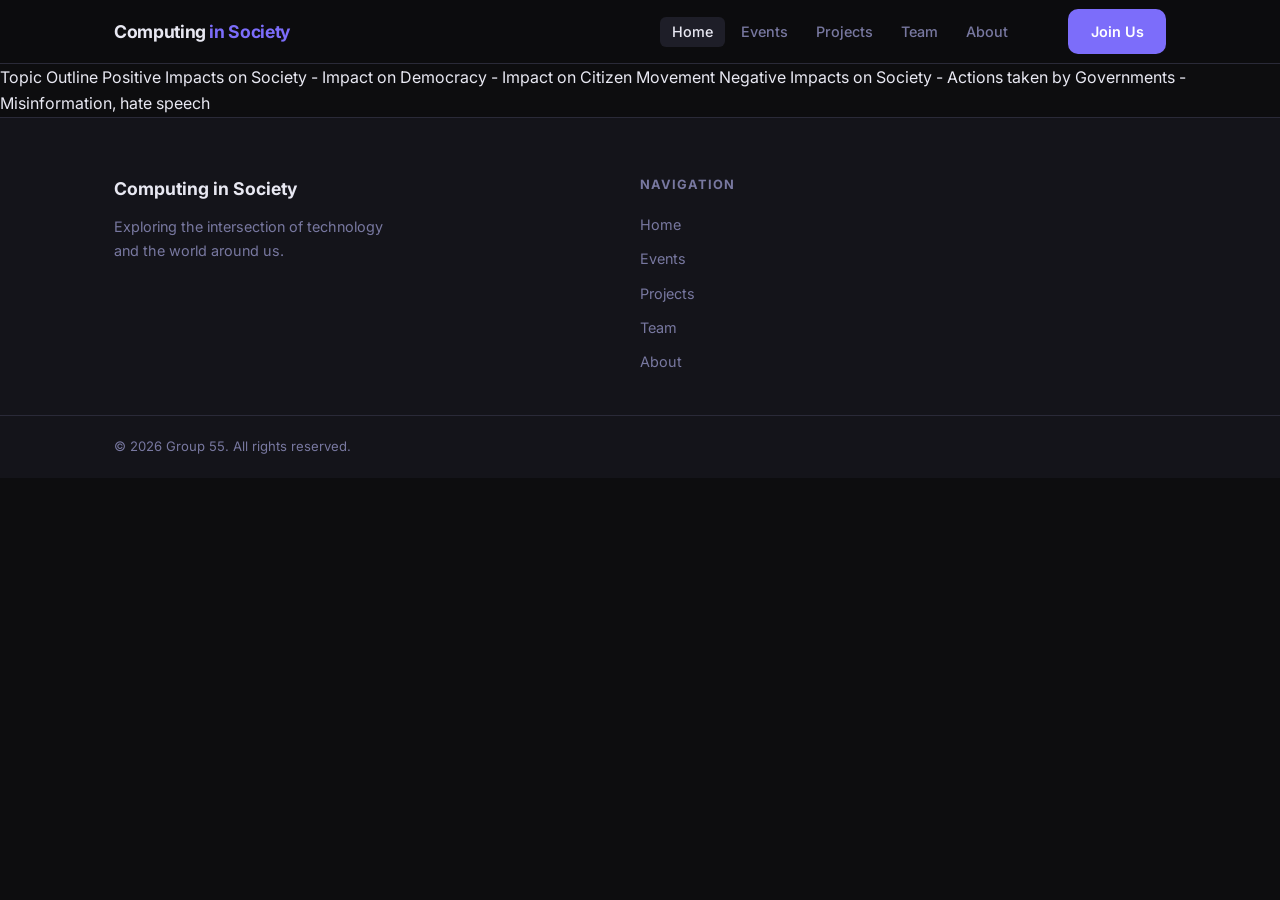
==== index.html @ 5694360d "Start" ====
<!DOCTYPE html>
<html lang="en">

<head>
    <meta charset="UTF-8" />
    <meta name="viewport" content="width=device-width, initial-scale=1.0" />
    <link rel="preconnect" href="https://fonts.googleapis.com" />
    <link rel="preconnect" href="https://fonts.gstatic.com" crossorigin />
    <link href="https://fonts.googleapis.com/css2?family=Inter:wght@400;500;600;700&display=swap" rel="stylesheet" />
    <link rel="stylesheet" href="assets/global.css" />
</head>

<body>

    <div id="navbar"></div>

    Topic Outline

    Positive Impacts on Society
    - Impact on Democracy
    - Impact on Citizen Movement

    Negative Impacts on Society
    - Actions taken by Governments
    - Misinformation, hate speech

    <div id="footer"></div>

    <script src="func/navbar.js"></script>
    <script src="func/footer.js"></script>
</body>

</html>
---- assets/global.css ----
:root {
  --bg:          #0d0d0f;
  --surface:     #14141a;
  --surface-2:   #1e1e28;
  --border:      #2a2a38;
  --accent:      #7c6dfa;
  --accent-dim:  #5a4dd4;
  --text:        #e8e8f2;
  --muted:       #7878a0;
  --font:        'Inter', system-ui, -apple-system, sans-serif;
  --radius:      10px;
  --nav-height:  64px;
}

*, *::before, *::after { box-sizing: border-box; margin: 0; padding: 0; }

html { scroll-behavior: smooth; }

body {
  background: var(--bg);
  color: var(--text);
  font-family: var(--font);
  line-height: 1.65;
  min-height: 100vh;
  display: flex;
  flex-direction: column;
}

main { flex: 1; }

a { color: var(--accent); text-decoration: none; transition: color 0.15s; }
a:hover { color: #fff; }

img { max-width: 100%; display: block; }

.container {
  max-width: 1100px;
  margin: 0 auto;
  padding: 0 1.5rem;
}

/* ─── Buttons ─────────────────────────────────────────── */

.btn {
  display: inline-block;
  padding: 0.65rem 1.4rem;
  border-radius: var(--radius);
  font-size: 0.9rem;
  font-weight: 600;
  cursor: pointer;
  transition: opacity 0.15s, transform 0.15s, background 0.15s;
  border: none;
  white-space: nowrap;
}
.btn:hover { opacity: 0.88; transform: translateY(-1px); }
.btn-primary  { background: var(--accent); color: #fff; }
.btn-outline  { background: transparent; color: var(--accent); border: 1.5px solid var(--accent); }
.btn-outline:hover { background: var(--accent); color: #fff; opacity: 1; }

/* ─── Typography ──────────────────────────────────────── */

h1 { font-size: clamp(2rem, 5vw, 3.5rem); line-height: 1.15; letter-spacing: -0.02em; }
h2 { font-size: clamp(1.5rem, 3vw, 2.2rem); line-height: 1.25; letter-spacing: -0.015em; }
h3 { font-size: 1.1rem; font-weight: 600; }

section { padding: 5rem 0; }

.accent { color: var(--accent); }

/* ─── Navbar ──────────────────────────────────────────── */

.nav {
  position: sticky;
  top: 0;
  z-index: 100;
  height: var(--nav-height);
  background: rgba(13, 13, 15, 0.85);
  backdrop-filter: blur(12px);
  border-bottom: 1px solid var(--border);
}

.nav__inner {
  display: flex;
  align-items: center;
  gap: 2rem;
  height: 100%;
}

.nav__logo {
  font-size: 1.1rem;
  font-weight: 700;
  color: var(--text);
  letter-spacing: -0.02em;
  flex-shrink: 0;
}
.nav__logo span { color: var(--accent); }
.nav__logo:hover { color: var(--text); }

.nav__links {
  display: flex;
  list-style: none;
  gap: 0.25rem;
  margin-left: auto;
}

.nav__links a {
  color: var(--muted);
  font-size: 0.9rem;
  font-weight: 500;
  padding: 0.4rem 0.75rem;
  border-radius: 6px;
  transition: color 0.15s, background 0.15s;
}
.nav__links a:hover,
.nav__links a.active { color: var(--text); background: var(--surface-2); }

.nav__cta { margin-left: 1rem; }

.nav__toggle {
  display: none;
  background: none;
  border: none;
  color: var(--text);
  font-size: 1.4rem;
  cursor: pointer;
  margin-left: auto;
  padding: 0.25rem;
}

@media (max-width: 700px) {
  .nav__toggle { display: block; }
  .nav__cta { display: none; }
  .nav__links {
    display: none;
    position: absolute;
    top: var(--nav-height);
    left: 0; right: 0;
    background: var(--surface);
    border-bottom: 1px solid var(--border);
    flex-direction: column;
    padding: 1rem 1.5rem;
    gap: 0.25rem;
    margin-left: 0;
  }
  .nav__links.open { display: flex; }
  .nav__links li { width: 100%; }
  .nav__links a { display: block; padding: 0.6rem 0.75rem; }
}

/* ─── Hero ────────────────────────────────────────────── */

.hero {
  padding: 7rem 0 6rem;
  position: relative;
  overflow: hidden;
}

.hero__inner {
  display: grid;
  grid-template-columns: 1fr 1fr;
  gap: 4rem;
  align-items: center;
}

.hero__tag {
  display: inline-block;
  background: rgba(124, 109, 250, 0.12);
  color: var(--accent);
  font-size: 0.8rem;
  font-weight: 600;
  letter-spacing: 0.08em;
  text-transform: uppercase;
  padding: 0.3rem 0.75rem;
  border-radius: 999px;
  margin-bottom: 1.25rem;
  border: 1px solid rgba(124, 109, 250, 0.25);
}

.hero__sub {
  font-size: 1.1rem;
  color: var(--muted);
  margin: 1.25rem 0 2rem;
  max-width: 42ch;
}

.hero__actions { display: flex; gap: 0.75rem; flex-wrap: wrap; }

.hero__visual {
  display: flex;
  align-items: center;
  justify-content: center;
}

.hero__grid {
  width: 340px;
  height: 340px;
  border-radius: 20px;
  background:
    linear-gradient(135deg, rgba(124,109,250,0.15) 0%, transparent 60%),
    repeating-linear-gradient(0deg, var(--border) 0px, var(--border) 1px, transparent 1px, transparent 40px),
    repeating-linear-gradient(90deg, var(--border) 0px, var(--border) 1px, transparent 1px, transparent 40px);
  border: 1px solid var(--border);
  position: relative;
}

.hero__grid::after {
  content: '</>';
  position: absolute;
  inset: 0;
  display: flex;
  align-items: center;
  justify-content: center;
  font-size: 4rem;
  font-weight: 700;
  color: var(--accent);
  opacity: 0.6;
}

@media (max-width: 800px) {
  .hero__inner { grid-template-columns: 1fr; }
  .hero__visual { display: none; }
}

/* ─── Section shared ──────────────────────────────────── */

.section-header {
  display: flex;
  align-items: center;
  justify-content: space-between;
  margin-bottom: 2.5rem;
  flex-wrap: wrap;
  gap: 1rem;
}

.section-sub {
  color: var(--muted);
  font-size: 1.05rem;
  max-width: 55ch;
  margin-bottom: 3rem;
}

/* ─── About / Cards ───────────────────────────────────── */

.about { background: var(--surface); }

.cards {
  display: grid;
  grid-template-columns: repeat(auto-fill, minmax(220px, 1fr));
  gap: 1.25rem;
}

.card {
  background: var(--surface-2);
  border: 1px solid var(--border);
  border-radius: var(--radius);
  padding: 1.75rem 1.5rem;
  transition: border-color 0.2s, transform 0.2s;
}

.card:hover {
  border-color: var(--accent);
  transform: translateY(-3px);
}

.card__icon {
  font-size: 1.75rem;
  margin-bottom: 0.75rem;
}

.card h3 { color: var(--text); margin-bottom: 0.4rem; }
.card p  { font-size: 0.9rem; color: var(--muted); }

/* ─── Events preview ──────────────────────────────────── */

.events-list {
  display: flex;
  flex-direction: column;
  gap: 0.75rem;
}

.event-card {
  display: flex;
  align-items: center;
  gap: 1.5rem;
  background: var(--surface);
  border: 1px solid var(--border);
  border-radius: var(--radius);
  padding: 1.25rem 1.5rem;
  transition: border-color 0.2s;
}

.event-card:hover { border-color: var(--accent); }

.event-card__date {
  font-size: 0.85rem;
  font-weight: 700;
  color: var(--accent);
  white-space: nowrap;
  min-width: 50px;
}

.event-card__body { flex: 1; }
.event-card__body h3 { color: var(--text); margin-bottom: 0.2rem; }
.event-card__body p  { font-size: 0.88rem; color: var(--muted); }

.event-card__tag {
  font-size: 0.75rem;
  font-weight: 600;
  padding: 0.25rem 0.65rem;
  border-radius: 999px;
  background: rgba(124,109,250,0.12);
  color: var(--accent);
  border: 1px solid rgba(124,109,250,0.25);
  white-space: nowrap;
}

@media (max-width: 600px) {
  .event-card { flex-wrap: wrap; }
  .event-card__tag { order: -1; }
}

/* ─── CTA section ─────────────────────────────────────── */

.cta-section { background: var(--surface); text-align: center; }

.cta-section__inner { max-width: 600px; margin: 0 auto; }
.cta-section h2 { margin-bottom: 0.75rem; }
.cta-section p  { color: var(--muted); margin-bottom: 2rem; }

/* ─── Footer ──────────────────────────────────────────── */

.footer {
  background: var(--surface);
  border-top: 1px solid var(--border);
  padding-top: 3.5rem;
}

.footer__inner {
  display: grid;
  grid-template-columns: 2fr 1fr 1fr;
  gap: 3rem;
  padding-bottom: 2.5rem;
}

.footer__logo {
  display: block;
  font-size: 1.1rem;
  font-weight: 700;
  color: var(--text);
  margin-bottom: 0.75rem;
}

.footer__brand p { font-size: 0.9rem; color: var(--muted); max-width: 30ch; }

.footer__nav h4,
.footer__social h4 {
  font-size: 0.8rem;
  font-weight: 700;
  letter-spacing: 0.08em;
  text-transform: uppercase;
  color: var(--muted);
  margin-bottom: 1rem;
}

.footer__nav ul,
.footer__social ul { list-style: none; display: flex; flex-direction: column; gap: 0.5rem; }

.footer__nav a,
.footer__social a { font-size: 0.9rem; color: var(--muted); }
.footer__nav a:hover,
.footer__social a:hover { color: var(--text); }

.footer__bottom {
  border-top: 1px solid var(--border);
  padding: 1.25rem 1.5rem;
}

.footer__bottom p { font-size: 0.82rem; color: var(--muted); }

@media (max-width: 700px) {
  .footer__inner { grid-template-columns: 1fr 1fr; }
  .footer__brand { grid-column: 1 / -1; }
}

@media (max-width: 450px) {
  .footer__inner { grid-template-columns: 1fr; }
}
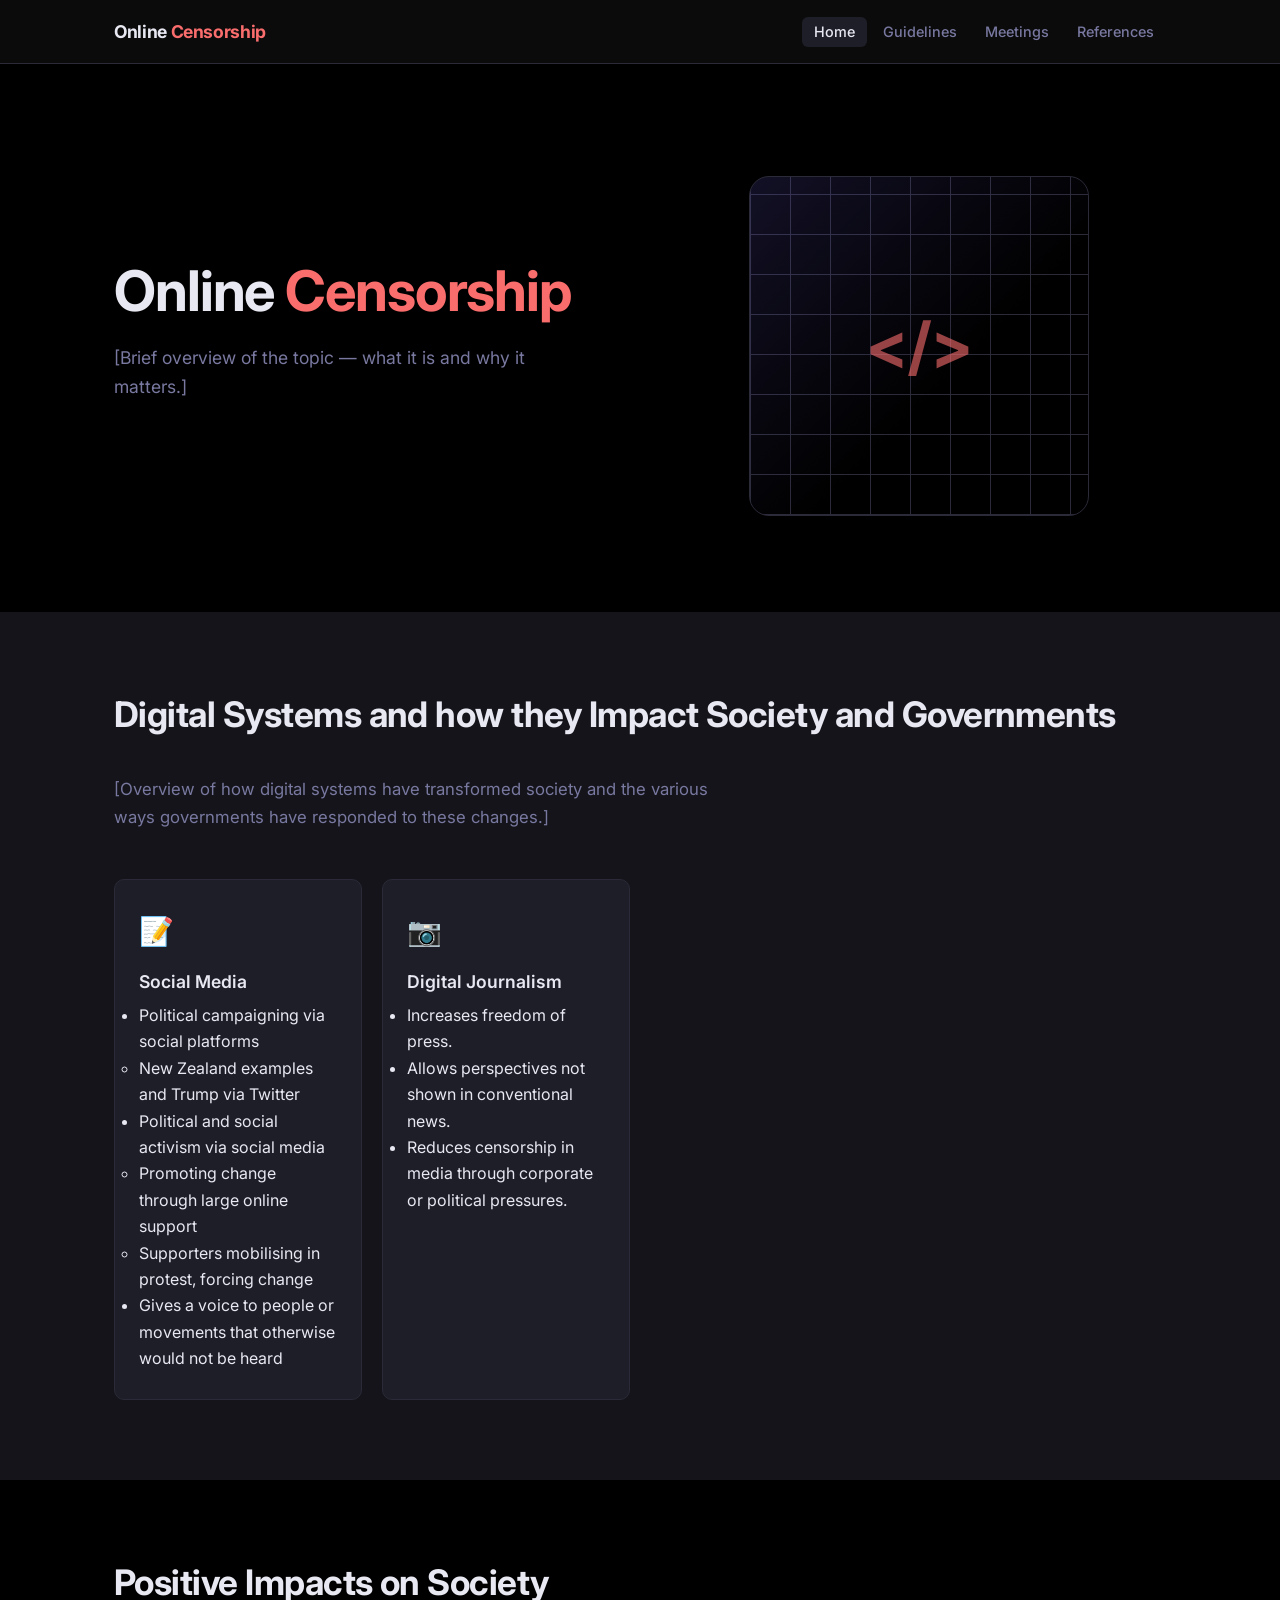
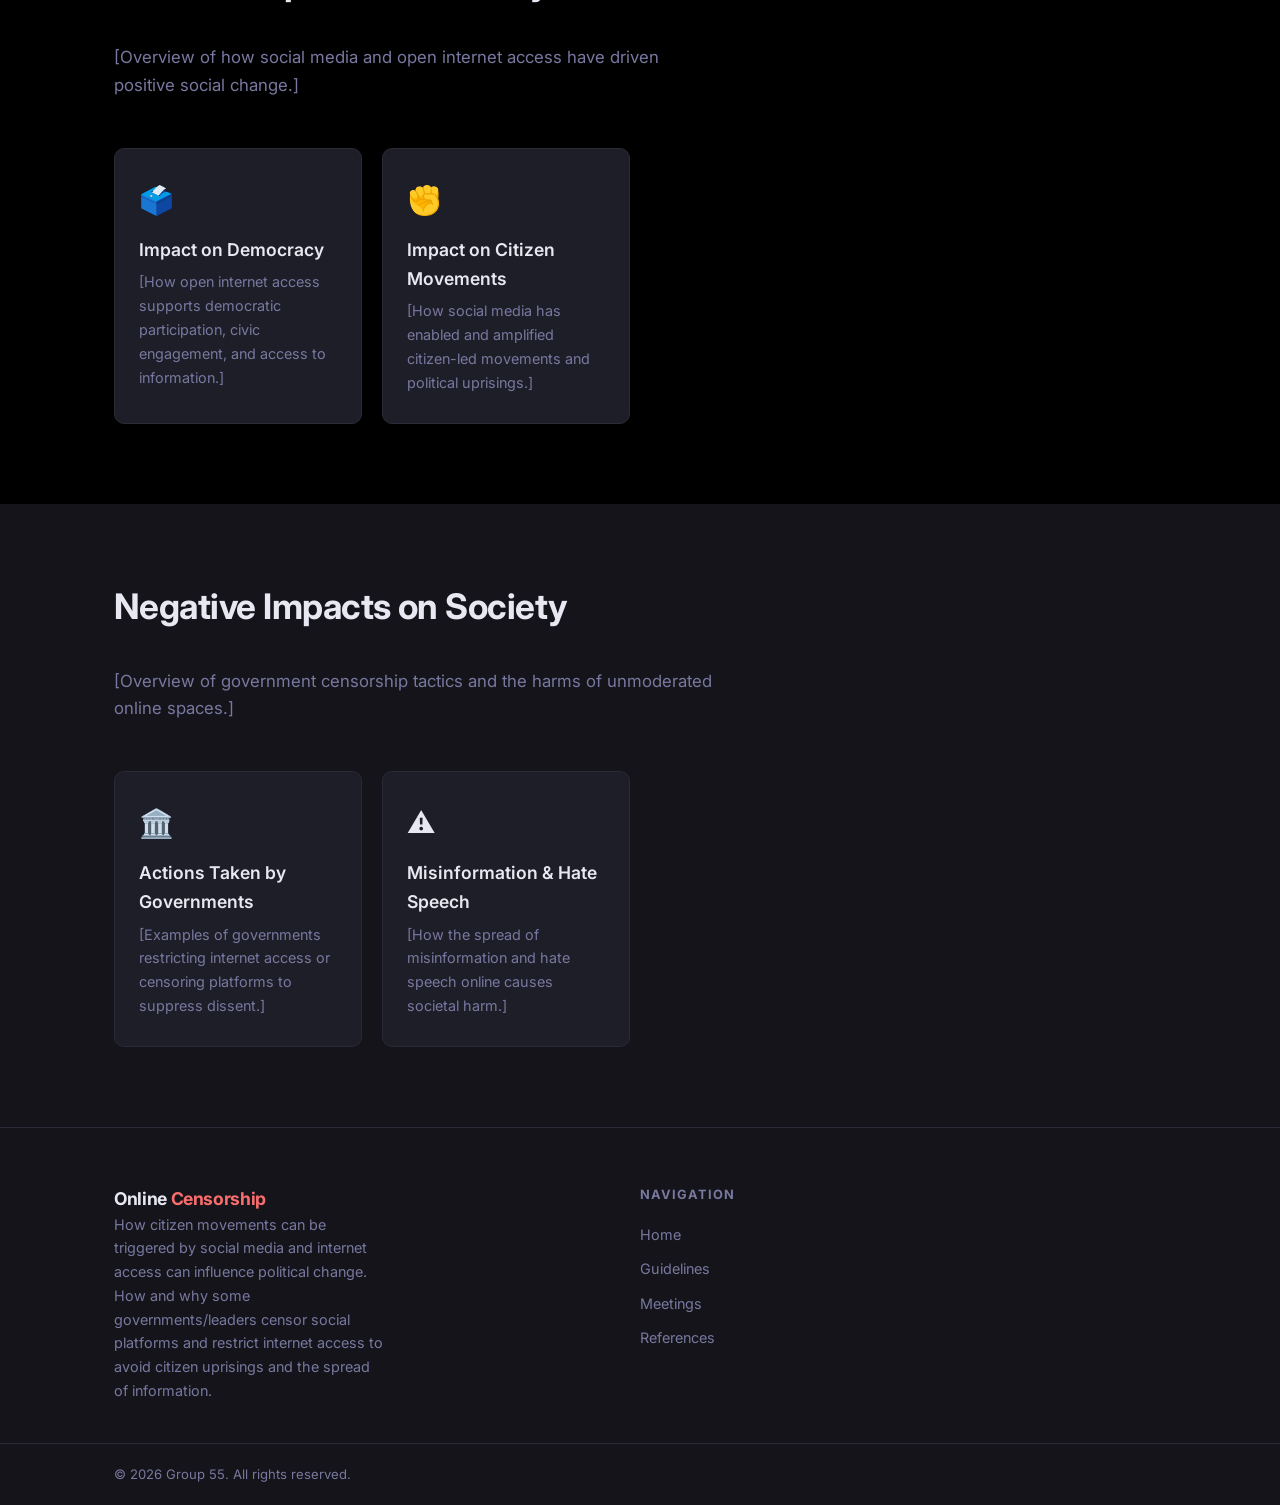
==== commit 3188d57a: "Added formating and started to implement information into the website. Formatting will need to be im" ====
--- a/index.html
+++ b/index.html
@@ -4,6 +4,7 @@
 <head>
     <meta charset="UTF-8" />
     <meta name="viewport" content="width=device-width, initial-scale=1.0" />
+    <title>Online Censorship</title>
     <link rel="preconnect" href="https://fonts.googleapis.com" />
     <link rel="preconnect" href="https://fonts.gstatic.com" crossorigin />
     <link href="https://fonts.googleapis.com/css2?family=Inter:wght@400;500;600;700&display=swap" rel="stylesheet" />
@@ -14,15 +15,141 @@
 
     <div id="navbar"></div>
 
-    Topic Outline
+    <main>
 
-    Positive Impacts on Society
-    - Impact on Democracy
-    - Impact on Citizen Movement
+        <section class="hero">
+            <div class="container hero__inner">
+                <div class="hero__content">
+                    <h1>Online <span class="accent">Censorship</span></h1>
+                    <!-- TODO: Write a 2–3 sentence intro summarising the topic -->
+                    <p class="hero__sub">[Brief overview of the topic — what it is and why it matters.]</p>
+                </div>
+                <div class="hero__visual">
+                    <div class="hero__grid"></div>
+                </div>
+            </div>
+        </section>
 
-    Negative Impacts on Society
-    - Actions taken by Governments
-    - Misinformation, hate speech
+        <section class="about">
+            <div class="container">
+                <div class="section-header">
+                    <h2>Digital Systems and how they Impact Society and Governments</h2>
+                </div>
+                <!-- TODO: Add a sentence or two summarising this section -->
+                <p class="section-sub">[Overview of how digital systems have transformed society and the various ways governments have responded to these changes.]</p>
+                </p>
+
+                <div class="cards">
+
+                    <div class="card">
+                        <div class="card__icon">📝</div>
+                        <h3>Social Media</h3>
+                        <!-- TODO: Fill in the content for this card -->
+                        <ul>
+                            <li>
+                                Political campaigning via social platforms
+                                <ul>
+                                    <li>New Zealand examples and Trump via Twitter</li>
+                                </ul>
+                            </li>
+
+                            <li>
+                                Political and social activism via social media
+                                <ul>
+                                    <li>Promoting change through large online support</li>
+                                    <li>Supporters mobilising in protest, forcing change</li>
+                                </ul>
+                            </li>
+
+                            <li>
+                                Gives a voice to people or movements that otherwise would not be heard
+                            </li>
+                        </ul>
+                    </div>
+
+                    <div class="card">
+                        <div class="card__icon">📷</div>
+                        <h3>Digital Journalism</h3>
+                        <!-- TODO: Fill in the content for this card -->
+                        <ul>
+                            <li>
+                                Increases freedom of press.
+                            </li>
+                        
+                            <li>
+                                Allows perspectives not shown in conventional news.                            </li>
+                        
+                            <li>
+                                Reduces censorship in media through corporate or political pressures.                            </li>
+                        </ul>
+                    </div>
+
+                </div>
+            </div>
+        </section>
+
+        <section>
+            <div class="container">
+                <div class="section-header">
+                    <h2>Positive Impacts on Society</h2>
+                </div>
+                <!-- TODO: Add a sentence or two summarising this section -->
+                <p class="section-sub">[Overview of how social media and open internet access have driven positive
+                    social change.]</p>
+
+                <div class="cards">
+
+                    <div class="card">
+                        <div class="card__icon">🗳️</div>
+                        <h3>Impact on Democracy</h3>
+                        <!-- TODO: Fill in the content for this card -->
+                        <p>[How open internet access supports democratic participation, civic engagement, and access to
+                            information.]</p>
+                    </div>
+
+                    <div class="card">
+                        <div class="card__icon">✊</div>
+                        <h3>Impact on Citizen Movements</h3>
+                        <!-- TODO: Fill in the content for this card -->
+                        <p>[How social media has enabled and amplified citizen-led movements and political uprisings.]
+                        </p>
+                    </div>
+
+                </div>
+            </div>
+        </section>
+
+        <section class="about">
+            <div class="container">
+                <div class="section-header">
+                    <h2>Negative Impacts on Society</h2>
+                </div>
+                <!-- TODO: Add a sentence or two summarising this section -->
+                <p class="section-sub">[Overview of government censorship tactics and the harms of unmoderated online
+                    spaces.]</p>
+
+                <div class="cards">
+
+                    <div class="card">
+                        <div class="card__icon">🏛️</div>
+                        <h3>Actions Taken by Governments</h3>
+                        <!-- TODO: Fill in the content for this card -->
+                        <p>[Examples of governments restricting internet access or censoring platforms to suppress
+                            dissent.]</p>
+                    </div>
+
+                    <div class="card">
+                        <div class="card__icon">⚠️</div>
+                        <h3>Misinformation &amp; Hate Speech</h3>
+                        <!-- TODO: Fill in the content for this card -->
+                        <p>[How the spread of misinformation and hate speech online causes societal harm.]</p>
+                    </div>
+
+                </div>
+            </div>
+        </section>
+
+    </main>
 
     <div id="footer"></div>
 
--- a/assets/global.css
+++ b/assets/global.css
@@ -1,10 +1,10 @@
 :root {
-  --bg:          #0d0d0f;
+  --bg:          #000000;
   --surface:     #14141a;
   --surface-2:   #1e1e28;
   --border:      #2a2a38;
-  --accent:      #7c6dfa;
-  --accent-dim:  #5a4dd4;
+  --accent:      #fa6d6d;
+  --accent-dim:  #d44d4d;
   --text:        #e8e8f2;
   --muted:       #7878a0;
   --font:        'Inter', system-ui, -apple-system, sans-serif;
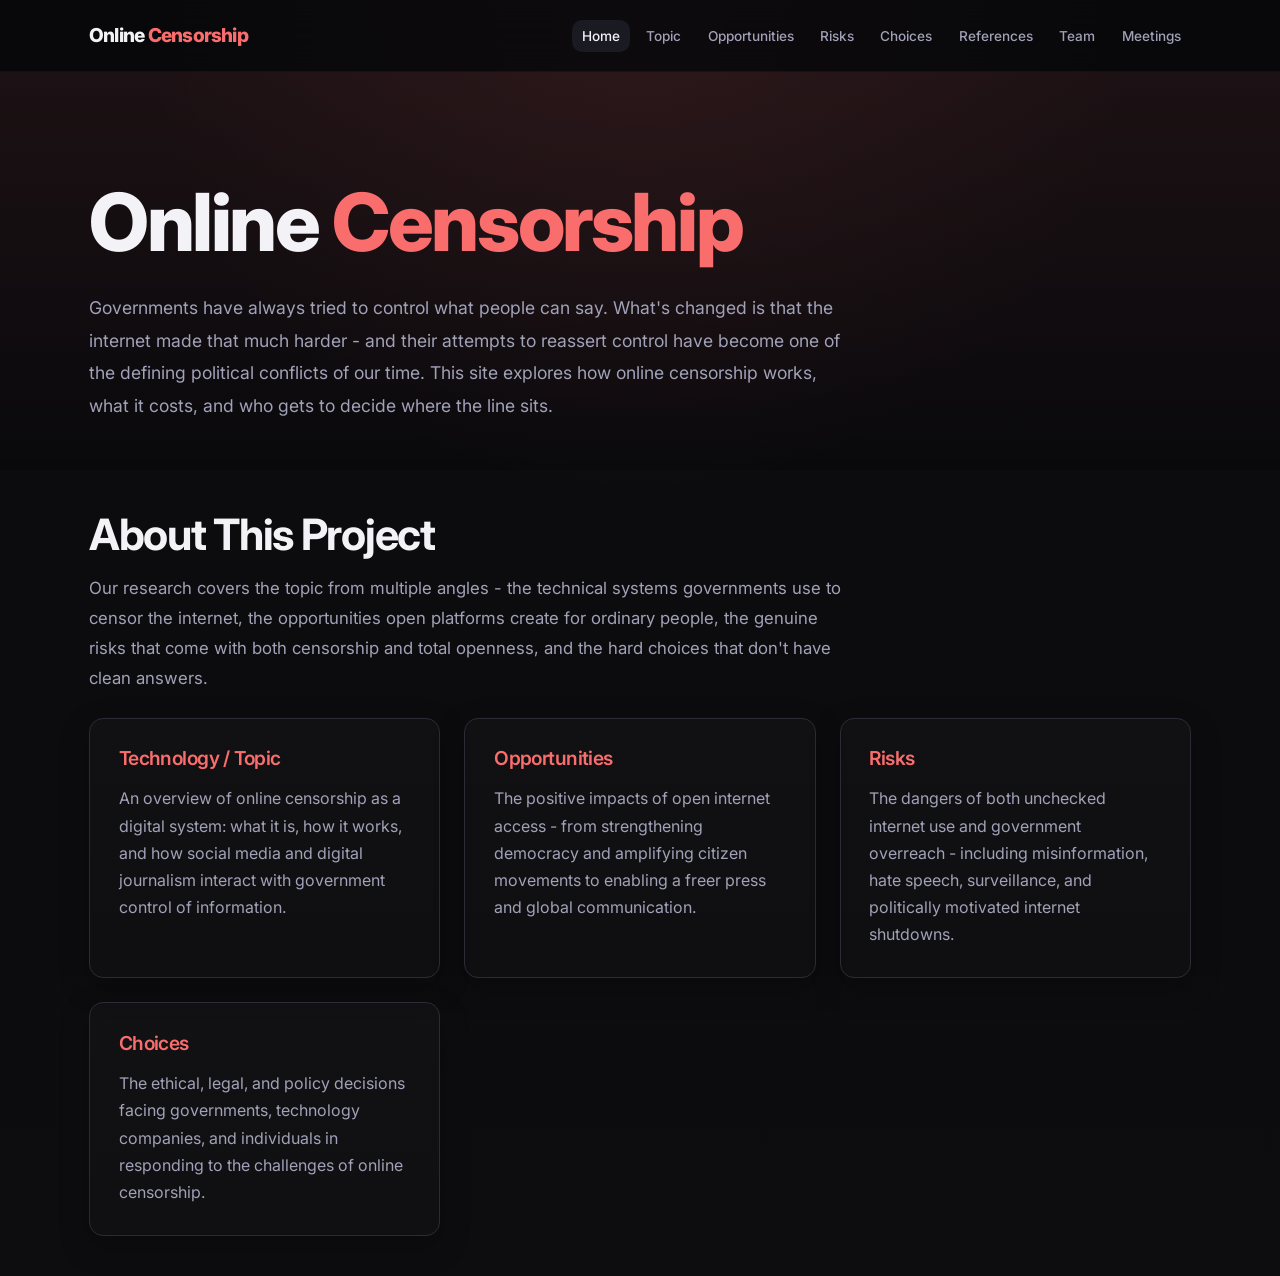
==== commit 7874119f: "Update with all the information and pages" ====
--- a/index.html
+++ b/index.html
@@ -21,11 +21,12 @@
             <div class="container hero__inner">
                 <div class="hero__content">
                     <h1>Online <span class="accent">Censorship</span></h1>
-                    <!-- TODO: Write a 2–3 sentence intro summarising the topic -->
-                    <p class="hero__sub">[Brief overview of the topic — what it is and why it matters.]</p>
-                </div>
-                <div class="hero__visual">
-                    <div class="hero__grid"></div>
+                    <p class="hero__sub">
+                        Governments have always tried to control what people can say. What's changed is that the internet
+                        made that much harder - and their attempts to reassert control have become one of the defining
+                        political conflicts of our time. This site explores how online censorship works, what it costs,
+                        and who gets to decide where the line sits.
+                    </p>
                 </div>
             </div>
         </section>
@@ -33,116 +34,38 @@
         <section class="about">
             <div class="container">
                 <div class="section-header">
-                    <h2>Digital Systems and how they Impact Society and Governments</h2>
+                    <h2>About This Project</h2>
                 </div>
-                <!-- TODO: Add a sentence or two summarising this section -->
-                <p class="section-sub">[Overview of how digital systems have transformed society and the various ways governments have responded to these changes.]</p>
+                <p class="section-sub">
+                    Our research covers the topic from multiple angles - the technical systems governments use to
+                    censor the internet, the opportunities open platforms create for ordinary people, the genuine
+                    risks that come with both censorship and total openness, and the hard choices that don't have
+                    clean answers.
                 </p>
-
                 <div class="cards">
 
                     <div class="card">
-                        <div class="card__icon">📝</div>
-                        <h3>Social Media</h3>
-                        <!-- TODO: Fill in the content for this card -->
-                        <ul>
-                            <li>
-                                Political campaigning via social platforms
-                                <ul>
-                                    <li>New Zealand examples and Trump via Twitter</li>
-                                </ul>
-                            </li>
-
-                            <li>
-                                Political and social activism via social media
-                                <ul>
-                                    <li>Promoting change through large online support</li>
-                                    <li>Supporters mobilising in protest, forcing change</li>
-                                </ul>
-                            </li>
-
-                            <li>
-                                Gives a voice to people or movements that otherwise would not be heard
-                            </li>
-                        </ul>
+                        <h3><a href="pages/topic.html">Technology / Topic</a></h3>
+                        <p>An overview of online censorship as a digital system: what it is, how it works, and how
+                            social media and digital journalism interact with government control of information.</p>
                     </div>
 
                     <div class="card">
-                        <div class="card__icon">📷</div>
-                        <h3>Digital Journalism</h3>
-                        <!-- TODO: Fill in the content for this card -->
-                        <ul>
-                            <li>
-                                Increases freedom of press.
-                            </li>
-                        
-                            <li>
-                                Allows perspectives not shown in conventional news.                            </li>
-                        
-                            <li>
-                                Reduces censorship in media through corporate or political pressures.                            </li>
-                        </ul>
-                    </div>
-
-                </div>
-            </div>
-        </section>
-
-        <section>
-            <div class="container">
-                <div class="section-header">
-                    <h2>Positive Impacts on Society</h2>
-                </div>
-                <!-- TODO: Add a sentence or two summarising this section -->
-                <p class="section-sub">[Overview of how social media and open internet access have driven positive
-                    social change.]</p>
-
-                <div class="cards">
-
-                    <div class="card">
-                        <div class="card__icon">🗳️</div>
-                        <h3>Impact on Democracy</h3>
-                        <!-- TODO: Fill in the content for this card -->
-                        <p>[How open internet access supports democratic participation, civic engagement, and access to
-                            information.]</p>
+                        <h3><a href="pages/opportunities.html">Opportunities</a></h3>
+                        <p>The positive impacts of open internet access - from strengthening democracy and amplifying
+                            citizen movements to enabling a freer press and global communication.</p>
                     </div>
 
                     <div class="card">
-                        <div class="card__icon">✊</div>
-                        <h3>Impact on Citizen Movements</h3>
-                        <!-- TODO: Fill in the content for this card -->
-                        <p>[How social media has enabled and amplified citizen-led movements and political uprisings.]
-                        </p>
-                    </div>
-
-                </div>
-            </div>
-        </section>
-
-        <section class="about">
-            <div class="container">
-                <div class="section-header">
-                    <h2>Negative Impacts on Society</h2>
-                </div>
-                <!-- TODO: Add a sentence or two summarising this section -->
-                <p class="section-sub">[Overview of government censorship tactics and the harms of unmoderated online
-                    spaces.]</p>
-
-                <div class="cards">
-
-                    <div class="card">
-                        <div class="card__icon">🏛️</div>
-                        <h3>Actions Taken by Governments</h3>
-                        <!-- TODO: Fill in the content for this card -->
-                        <p>[Examples of governments restricting internet access or censoring platforms to suppress
-                            dissent.]</p>
+                        <h3><a href="pages/risks.html">Risks</a></h3>
+                        <p>The dangers of both unchecked internet use and government overreach - including
+                            misinformation, hate speech, surveillance, and politically motivated internet shutdowns.</p>
                     </div>
 
                     <div class="card">
-                        <div class="card__icon">⚠️</div>
-                        <h3>Misinformation &amp; Hate Speech</h3>
-                        <!-- TODO: Fill in the content for this card -->
-                        <p>[How the spread of misinformation and hate speech online causes societal harm.]</p>
+                        <h3><a href="pages/choices.html">Choices</a></h3>
+                        <p>The ethical, legal, and policy decisions facing governments, technology companies, and
+                            individuals in responding to the challenges of online censorship.</p>
                     </div>
 
                 </div>
@@ -151,10 +74,7 @@
 
     </main>
 
-    <div id="footer"></div>
-
     <script src="func/navbar.js"></script>
-    <script src="func/footer.js"></script>
 </body>
 
 </html>
--- a/assets/global.css
+++ b/assets/global.css
@@ -1,387 +1,626 @@
 :root {
-  --bg:          #000000;
-  --surface:     #14141a;
-  --surface-2:   #1e1e28;
-  --border:      #2a2a38;
-  --accent:      #fa6d6d;
-  --accent-dim:  #d44d4d;
-  --text:        #e8e8f2;
-  --muted:       #7878a0;
-  --font:        'Inter', system-ui, -apple-system, sans-serif;
-  --radius:      10px;
-  --nav-height:  64px;
-}
-
-*, *::before, *::after { box-sizing: border-box; margin: 0; padding: 0; }
-
-html { scroll-behavior: smooth; }
+  --bg: #09090c;
+  --surface: #111116;
+  --surface-2: #1a1a22;
+  --border: #2b2b38;
+
+  --accent: #fa6d6d;
+  --accent-dim: #d44d4d;
+
+  --text: #f3f3f7;
+  --muted: #a1a1b8;
+
+  --font: 'Inter', system-ui, -apple-system, sans-serif;
+
+  --radius: 14px;
+  --nav-height: 72px;
+
+  --shadow:
+    0 10px 30px rgba(0, 0, 0, 0.25);
+
+  --transition:
+    0.2s ease;
+}
+
+/* ─── Reset ───────────────────────────────────────────── */
+
+*,
+*::before,
+*::after {
+  box-sizing: border-box;
+  margin: 0;
+  padding: 0;
+}
+
+html {
+  scroll-behavior: smooth;
+}
 
 body {
-  background: var(--bg);
+  background:
+    radial-gradient(circle at top, rgba(250, 109, 109, 0.08), transparent 35%),
+    var(--bg);
+
   color: var(--text);
   font-family: var(--font);
-  line-height: 1.65;
+  line-height: 1.7;
   min-height: 100vh;
+  padding-top: var(--nav-height);
+
   display: flex;
   flex-direction: column;
-}
-
-main { flex: 1; }
-
-a { color: var(--accent); text-decoration: none; transition: color 0.15s; }
-a:hover { color: #fff; }
-
-img { max-width: 100%; display: block; }
+
+  text-rendering: optimizeLegibility;
+  -webkit-font-smoothing: antialiased;
+
+}
+
+main {
+  flex: 1;
+}
+
+img {
+  max-width: 100%;
+  display: block;
+}
+
+a {
+  color: var(--accent);
+  text-decoration: none;
+  transition: color var(--transition);
+}
+
+a:hover {
+  color: #fff;
+}
+
+/* ─── Layout ──────────────────────────────────────────── */
 
 .container {
-  max-width: 1100px;
+  width: 100%;
+  max-width: 1150px;
   margin: 0 auto;
   padding: 0 1.5rem;
 }
 
-/* ─── Buttons ─────────────────────────────────────────── */
-
-.btn {
-  display: inline-block;
-  padding: 0.65rem 1.4rem;
-  border-radius: var(--radius);
-  font-size: 0.9rem;
+section {
+  padding: 2.5rem 0;
+}
+
+/* ─── Typography ──────────────────────────────────────── */
+
+h1,
+h2,
+h3 {
+  line-height: 1.15;
+  letter-spacing: -0.03em;
+}
+
+h1 {
+  font-size: clamp(2.8rem, 7vw, 5rem);
+  font-weight: 800;
+}
+
+h2 {
+  font-size: clamp(1.8rem, 4vw, 2.7rem);
+  font-weight: 700;
+}
+
+h3 {
+  font-size: 1.2rem;
   font-weight: 600;
-  cursor: pointer;
-  transition: opacity 0.15s, transform 0.15s, background 0.15s;
-  border: none;
-  white-space: nowrap;
-}
-.btn:hover { opacity: 0.88; transform: translateY(-1px); }
-.btn-primary  { background: var(--accent); color: #fff; }
-.btn-outline  { background: transparent; color: var(--accent); border: 1.5px solid var(--accent); }
-.btn-outline:hover { background: var(--accent); color: #fff; opacity: 1; }
-
-/* ─── Typography ──────────────────────────────────────── */
-
-h1 { font-size: clamp(2rem, 5vw, 3.5rem); line-height: 1.15; letter-spacing: -0.02em; }
-h2 { font-size: clamp(1.5rem, 3vw, 2.2rem); line-height: 1.25; letter-spacing: -0.015em; }
-h3 { font-size: 1.1rem; font-weight: 600; }
-
-section { padding: 5rem 0; }
-
-.accent { color: var(--accent); }
+}
+
+p,
+li {
+  color: var(--muted);
+  font-size: 1rem;
+}
+
+.accent {
+  color: var(--accent);
+}
 
 /* ─── Navbar ──────────────────────────────────────────── */
 
 .nav {
-  position: sticky;
+  position: fixed;
   top: 0;
-  z-index: 100;
+  left: 0;
+  right: 0;
+  z-index: 1000;
+
   height: var(--nav-height);
-  background: rgba(13, 13, 15, 0.85);
-  backdrop-filter: blur(12px);
-  border-bottom: 1px solid var(--border);
+
+  background: rgba(9, 9, 12, 0.72);
+  backdrop-filter: blur(18px);
+
+  border-bottom: 1px solid rgba(255, 255, 255, 0.04);
 }
 
 .nav__inner {
+  height: 100%;
+
   display: flex;
   align-items: center;
   gap: 2rem;
-  height: 100%;
 }
 
 .nav__logo {
-  font-size: 1.1rem;
-  font-weight: 700;
-  color: var(--text);
-  letter-spacing: -0.02em;
+  font-size: 1.2rem;
+  font-weight: 800;
+  color: var(--text);
+
+  letter-spacing: -0.04em;
+
   flex-shrink: 0;
 }
-.nav__logo span { color: var(--accent); }
-.nav__logo:hover { color: var(--text); }
+
+.nav__logo span {
+  color: var(--accent);
+}
+
+.nav__logo:hover {
+  color: var(--text);
+}
 
 .nav__links {
+  margin-left: auto;
+
   display: flex;
+  align-items: center;
+  gap: 0.35rem;
+
   list-style: none;
-  gap: 0.25rem;
-  margin-left: auto;
 }
 
 .nav__links a {
   color: var(--muted);
-  font-size: 0.9rem;
+
+  font-size: 0.85rem;
   font-weight: 500;
-  padding: 0.4rem 0.75rem;
-  border-radius: 6px;
-  transition: color 0.15s, background 0.15s;
-}
+
+  padding: 0.5rem 0.65rem;
+  border-radius: 10px;
+
+  transition:
+    background var(--transition),
+    color var(--transition);
+}
+
 .nav__links a:hover,
-.nav__links a.active { color: var(--text); background: var(--surface-2); }
-
-.nav__cta { margin-left: 1rem; }
+.nav__links a.active {
+  background: var(--surface-2);
+  color: var(--text);
+}
 
 .nav__toggle {
   display: none;
+
   background: none;
   border: none;
-  color: var(--text);
+
+  color: var(--text);
+
   font-size: 1.4rem;
   cursor: pointer;
+
   margin-left: auto;
-  padding: 0.25rem;
-}
-
-@media (max-width: 700px) {
-  .nav__toggle { display: block; }
-  .nav__cta { display: none; }
-  .nav__links {
-    display: none;
-    position: absolute;
-    top: var(--nav-height);
-    left: 0; right: 0;
-    background: var(--surface);
-    border-bottom: 1px solid var(--border);
-    flex-direction: column;
-    padding: 1rem 1.5rem;
-    gap: 0.25rem;
-    margin-left: 0;
-  }
-  .nav__links.open { display: flex; }
-  .nav__links li { width: 100%; }
-  .nav__links a { display: block; padding: 0.6rem 0.75rem; }
 }
 
 /* ─── Hero ────────────────────────────────────────────── */
 
 .hero {
-  padding: 7rem 0 6rem;
   position: relative;
   overflow: hidden;
+
+  padding:
+    calc(var(--nav-height) + 2rem) 0 3rem;
+}
+
+.hero::before {
+  content: "";
+
+  position: absolute;
+  inset: 0;
+
+  background:
+    linear-gradient(180deg,
+      rgba(250, 109, 109, 0.08),
+      transparent);
+
+  pointer-events: none;
 }
 
 .hero__inner {
+  position: relative;
+  z-index: 1;
+
+  display: flex;
+  align-items: center;
+  gap: 4rem;
+  flex-wrap: wrap;
+}
+
+.hero__content {
+  max-width: 760px;
+}
+
+.hero__sub {
+  margin-top: 1.5rem;
+
+  font-size: 1.1rem;
+  line-height: 1.85;
+
+  color: var(--muted);
+}
+
+/* ─── Shared Section Styles ───────────────────────────── */
+
+.section-header {
+  margin-bottom: 0.8rem;
+}
+
+.section-sub {
+  max-width: 70ch;
+
+  margin-bottom: 1.5rem;
+
+  font-size: 1.05rem;
+  line-height: 1.8;
+}
+
+/* ─── About Section ───────────────────────────────────── */
+
+.about {
+  background:
+    linear-gradient(180deg,
+      rgba(255, 255, 255, 0.01),
+      rgba(255, 255, 255, 0.015));
+}
+
+/* ─── Cards ───────────────────────────────────────────── */
+
+.cards {
   display: grid;
-  grid-template-columns: 1fr 1fr;
-  gap: 4rem;
+
+  grid-template-columns:
+    repeat(auto-fit, minmax(280px, 1fr));
+
+  gap: 1.5rem;
+}
+
+.card {
+  background: linear-gradient(180deg,
+      rgba(255, 255, 255, 0.02),
+      rgba(255, 255, 255, 0.01));
+
+  border: 1px solid var(--border);
+
+  border-radius: var(--radius);
+
+  padding: 1.8rem;
+
+  box-shadow: var(--shadow);
+
+  transition:
+    transform var(--transition),
+    border-color var(--transition),
+    background var(--transition);
+}
+
+.card h3 {
+  color: var(--text);
+  margin-bottom: 1rem;
+}
+
+.card p {
+  color: var(--muted);
+}
+
+.card ul {
+  padding-left: 1.2rem;
+}
+
+.card li {
+  margin-bottom: 0.9rem;
+}
+
+.card ul ul {
+  margin-top: 0.55rem;
+  padding-left: 1.1rem;
+}
+
+.card ul ul li {
+  font-size: 0.95rem;
+}
+
+/* ─── Buttons ─────────────────────────────────────────── */
+
+.btn {
+  display: inline-flex;
   align-items: center;
-}
-
-.hero__tag {
+  justify-content: center;
+
+  padding: 0.8rem 1.4rem;
+
+  border: none;
+  border-radius: 12px;
+
+  font-size: 0.95rem;
+  font-weight: 600;
+
+  cursor: pointer;
+
+  transition:
+    transform var(--transition),
+    opacity var(--transition),
+    background var(--transition);
+}
+
+.btn:hover {
+  transform: translateY(-2px);
+}
+
+.btn-primary {
+  background: var(--accent);
+  color: #fff;
+}
+
+.btn-primary:hover {
+  background: var(--accent-dim);
+}
+
+.btn-outline {
+  background: transparent;
+  color: var(--accent);
+
+  border: 1px solid var(--accent);
+}
+
+.btn-outline:hover {
+  background: var(--accent);
+  color: #fff;
+}
+
+/* ─── CTA Section ─────────────────────────────────────── */
+
+.cta-section {
+  text-align: center;
+
+  background:
+    linear-gradient(180deg,
+      transparent,
+      rgba(255, 255, 255, 0.015));
+}
+
+.cta-section__inner {
+  max-width: 700px;
+  margin: 0 auto;
+}
+
+.cta-section h2 {
+  margin-bottom: 1rem;
+}
+
+.cta-section p {
+  margin-bottom: 2rem;
+}
+
+/* ─── Footer ──────────────────────────────────────────── */
+
+.footer {
+  margin-top: auto;
+
+  background: var(--surface);
+
+  border-top: 1px solid var(--border);
+}
+
+.footer__inner {
+  display: grid;
+  grid-template-columns: 2fr 1fr 1fr;
+
+  gap: 3rem;
+
+  padding:
+    4rem 0 3rem;
+}
+
+.footer__logo {
   display: inline-block;
-  background: rgba(124, 109, 250, 0.12);
-  color: var(--accent);
-  font-size: 0.8rem;
-  font-weight: 600;
+
+  margin-bottom: 1rem;
+
+  color: var(--text);
+
+  font-size: 1.15rem;
+  font-weight: 700;
+}
+
+.footer__brand p {
+  max-width: 32ch;
+}
+
+.footer__nav h4,
+.footer__social h4 {
+  margin-bottom: 1rem;
+
+  color: var(--text);
+
+  font-size: 0.85rem;
+  font-weight: 700;
+
   letter-spacing: 0.08em;
   text-transform: uppercase;
-  padding: 0.3rem 0.75rem;
-  border-radius: 999px;
-  margin-bottom: 1.25rem;
-  border: 1px solid rgba(124, 109, 250, 0.25);
-}
-
-.hero__sub {
-  font-size: 1.1rem;
+}
+
+.footer__nav ul,
+.footer__social ul {
+  list-style: none;
+
+  display: flex;
+  flex-direction: column;
+  gap: 0.7rem;
+}
+
+.footer__nav a,
+.footer__social a {
   color: var(--muted);
-  margin: 1.25rem 0 2rem;
-  max-width: 42ch;
-}
-
-.hero__actions { display: flex; gap: 0.75rem; flex-wrap: wrap; }
-
-.hero__visual {
-  display: flex;
-  align-items: center;
-  justify-content: center;
-}
-
-.hero__grid {
-  width: 340px;
-  height: 340px;
-  border-radius: 20px;
-  background:
-    linear-gradient(135deg, rgba(124,109,250,0.15) 0%, transparent 60%),
-    repeating-linear-gradient(0deg, var(--border) 0px, var(--border) 1px, transparent 1px, transparent 40px),
-    repeating-linear-gradient(90deg, var(--border) 0px, var(--border) 1px, transparent 1px, transparent 40px);
-  border: 1px solid var(--border);
-  position: relative;
-}
-
-.hero__grid::after {
-  content: '</>';
-  position: absolute;
-  inset: 0;
-  display: flex;
-  align-items: center;
-  justify-content: center;
-  font-size: 4rem;
-  font-weight: 700;
-  color: var(--accent);
-  opacity: 0.6;
-}
-
-@media (max-width: 800px) {
-  .hero__inner { grid-template-columns: 1fr; }
-  .hero__visual { display: none; }
-}
-
-/* ─── Section shared ──────────────────────────────────── */
-
-.section-header {
-  display: flex;
-  align-items: center;
-  justify-content: space-between;
-  margin-bottom: 2.5rem;
-  flex-wrap: wrap;
-  gap: 1rem;
-}
-
-.section-sub {
-  color: var(--muted);
-  font-size: 1.05rem;
-  max-width: 55ch;
-  margin-bottom: 3rem;
-}
-
-/* ─── About / Cards ───────────────────────────────────── */
-
-.about { background: var(--surface); }
-
-.cards {
-  display: grid;
-  grid-template-columns: repeat(auto-fill, minmax(220px, 1fr));
-  gap: 1.25rem;
-}
-
-.card {
-  background: var(--surface-2);
-  border: 1px solid var(--border);
-  border-radius: var(--radius);
-  padding: 1.75rem 1.5rem;
-  transition: border-color 0.2s, transform 0.2s;
-}
-
-.card:hover {
-  border-color: var(--accent);
-  transform: translateY(-3px);
-}
-
-.card__icon {
-  font-size: 1.75rem;
-  margin-bottom: 0.75rem;
-}
-
-.card h3 { color: var(--text); margin-bottom: 0.4rem; }
-.card p  { font-size: 0.9rem; color: var(--muted); }
-
-/* ─── Events preview ──────────────────────────────────── */
+  transition: color var(--transition);
+}
+
+.footer__nav a:hover,
+.footer__social a:hover {
+  color: var(--text);
+}
+
+.footer__bottom {
+  border-top: 1px solid var(--border);
+
+  padding: 1.4rem 0;
+}
+
+.footer__bottom p {
+  font-size: 0.9rem;
+}
+
+/* ─── Event Cards (Meetings) ──────────────────────────── */
 
 .events-list {
   display: flex;
   flex-direction: column;
-  gap: 0.75rem;
+  gap: 1.2rem;
 }
 
 .event-card {
-  display: flex;
-  align-items: center;
+  display: grid;
+  grid-template-columns: 5rem 1fr auto;
+  align-items: start;
   gap: 1.5rem;
-  background: var(--surface);
+
+  background: linear-gradient(180deg,
+      rgba(255, 255, 255, 0.02),
+      rgba(255, 255, 255, 0.01));
+
   border: 1px solid var(--border);
   border-radius: var(--radius);
-  padding: 1.25rem 1.5rem;
-  transition: border-color 0.2s;
-}
-
-.event-card:hover { border-color: var(--accent); }
+  padding: 1.4rem 1.6rem;
+}
 
 .event-card__date {
   font-size: 0.85rem;
   font-weight: 700;
   color: var(--accent);
+  padding-top: 0.2rem;
   white-space: nowrap;
-  min-width: 50px;
-}
-
-.event-card__body { flex: 1; }
-.event-card__body h3 { color: var(--text); margin-bottom: 0.2rem; }
-.event-card__body p  { font-size: 0.88rem; color: var(--muted); }
+}
+
+.event-card__body h3 {
+  font-size: 1rem;
+  color: var(--text);
+  margin-bottom: 0.5rem;
+}
+
+.event-card__body p {
+  font-size: 0.92rem;
+  color: var(--muted);
+}
 
 .event-card__tag {
   font-size: 0.75rem;
   font-weight: 600;
-  padding: 0.25rem 0.65rem;
-  border-radius: 999px;
-  background: rgba(124,109,250,0.12);
   color: var(--accent);
-  border: 1px solid rgba(124,109,250,0.25);
+  background: rgba(250, 109, 109, 0.1);
+  border: 1px solid rgba(250, 109, 109, 0.25);
+  border-radius: 20px;
+  padding: 0.25rem 0.75rem;
   white-space: nowrap;
 }
 
 @media (max-width: 600px) {
-  .event-card { flex-wrap: wrap; }
-  .event-card__tag { order: -1; }
-}
-
-/* ─── CTA section ─────────────────────────────────────── */
-
-.cta-section { background: var(--surface); text-align: center; }
-
-.cta-section__inner { max-width: 600px; margin: 0 auto; }
-.cta-section h2 { margin-bottom: 0.75rem; }
-.cta-section p  { color: var(--muted); margin-bottom: 2rem; }
-
-/* ─── Footer ──────────────────────────────────────────── */
-
-.footer {
-  background: var(--surface);
-  border-top: 1px solid var(--border);
-  padding-top: 3.5rem;
-}
-
-.footer__inner {
-  display: grid;
-  grid-template-columns: 2fr 1fr 1fr;
-  gap: 3rem;
-  padding-bottom: 2.5rem;
-}
-
-.footer__logo {
-  display: block;
-  font-size: 1.1rem;
-  font-weight: 700;
-  color: var(--text);
-  margin-bottom: 0.75rem;
-}
-
-.footer__brand p { font-size: 0.9rem; color: var(--muted); max-width: 30ch; }
-
-.footer__nav h4,
-.footer__social h4 {
-  font-size: 0.8rem;
-  font-weight: 700;
-  letter-spacing: 0.08em;
-  text-transform: uppercase;
-  color: var(--muted);
-  margin-bottom: 1rem;
-}
-
-.footer__nav ul,
-.footer__social ul { list-style: none; display: flex; flex-direction: column; gap: 0.5rem; }
-
-.footer__nav a,
-.footer__social a { font-size: 0.9rem; color: var(--muted); }
-.footer__nav a:hover,
-.footer__social a:hover { color: var(--text); }
-
-.footer__bottom {
-  border-top: 1px solid var(--border);
-  padding: 1.25rem 1.5rem;
-}
-
-.footer__bottom p { font-size: 0.82rem; color: var(--muted); }
+  .event-card {
+    grid-template-columns: 1fr;
+    gap: 0.6rem;
+  }
+}
+
+/* ─── Responsive ──────────────────────────────────────── */
+
+@media (max-width: 900px) {
+  .footer__inner {
+    grid-template-columns: 1fr 1fr;
+  }
+
+  .footer__brand {
+    grid-column: 1 / -1;
+  }
+}
+
+@media (max-width: 900px) {
+  .nav__toggle {
+    display: block;
+  }
+
+  .nav__links {
+    display: none;
+
+    position: absolute;
+    top: var(--nav-height);
+    left: 0;
+    right: 0;
+
+    flex-direction: column;
+    align-items: stretch;
+
+    padding: 1rem 1.5rem;
+
+    background: rgba(17, 17, 22, 0.98);
+
+    border-bottom: 1px solid var(--border);
+  }
+
+  .nav__links.open {
+    display: flex;
+  }
+
+  .nav__links a {
+    width: 100%;
+  }
+}
 
 @media (max-width: 700px) {
-  .footer__inner { grid-template-columns: 1fr 1fr; }
-  .footer__brand { grid-column: 1 / -1; }
-}
-
-@media (max-width: 450px) {
-  .footer__inner { grid-template-columns: 1fr; }
-}
+  section {
+    padding: 4.5rem 0;
+  }
+
+  .hero {
+    padding:
+      calc(var(--nav-height) + 1.5rem) 0 2rem;
+  }
+
+  .footer__inner {
+    grid-template-columns: 1fr;
+  }
+}
+
+@media (max-width: 500px) {
+  .container {
+    padding: 0 1.1rem;
+  }
+
+  h1 {
+    font-size: 2.4rem;
+  }
+
+  .card {
+    padding: 1.4rem;
+  }
+
+  .hero__sub,
+  .section-sub,
+  p,
+  li {
+    font-size: 0.98rem;
+  }
+}
